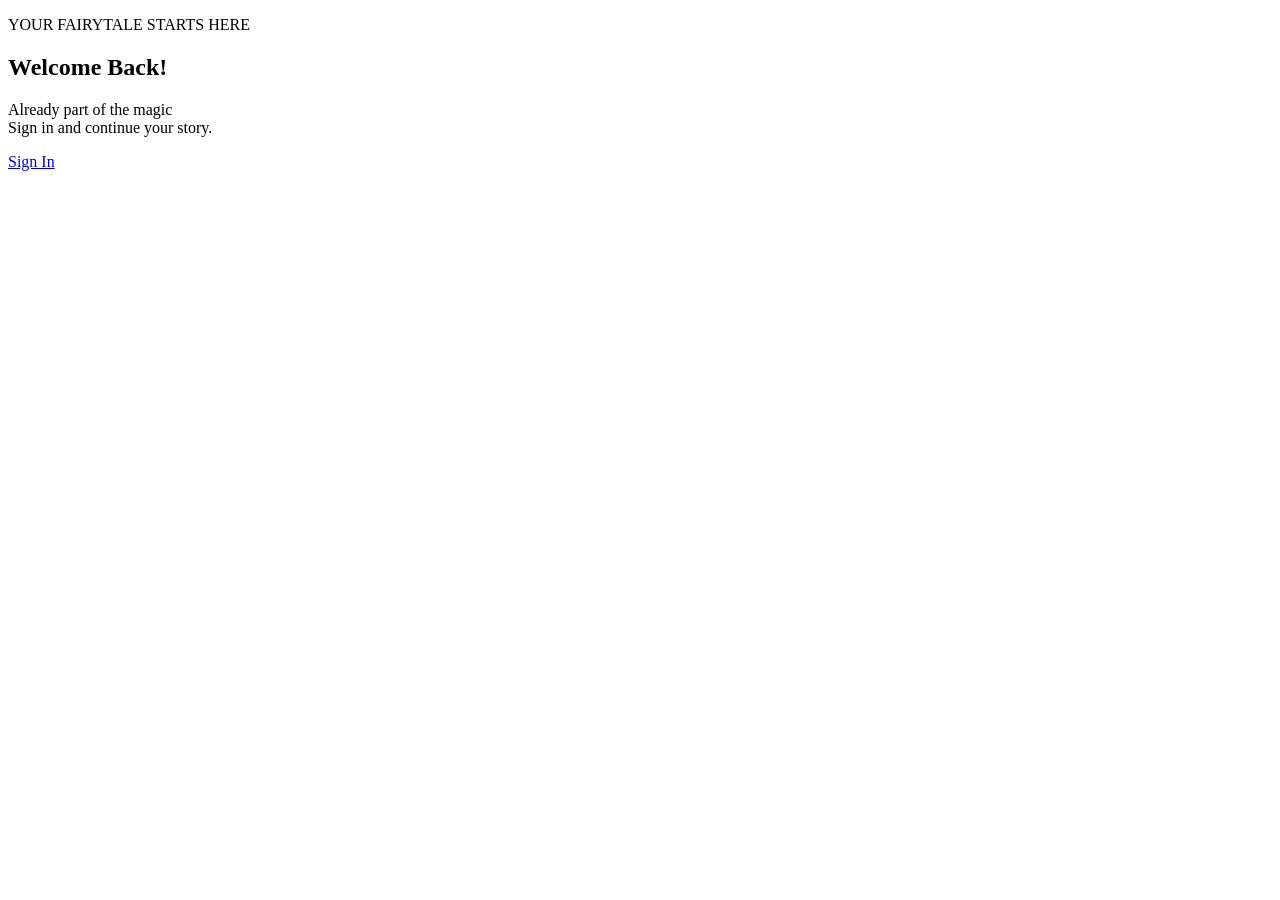
==== html/register.html @ 6de77d4b "Shtova strukturen fillestare te Sign Up, logon dhe fajllin JavaScript" ====
<!DOCTYPE html>
<html lang="en">
<head>
    <meta charset="UTF-8">
    <meta name="viewport" content="width=device-width, initial-scale=1.0">
    <title>Sign up | Disney Hotel</title>
    <link rel="stylesheet" href="../css/login.css">
    <script src="../js/login.js"></script>
</head>
<body>
    <main class="auth-page register-page">
        <aside class="welcome-panel">
            <p class="panel-label">YOUR FAIRYTALE STARTS HERE</p>
        <h2>Welcome Back!</h2>

        <p>Already part of the magic <br>
        Sign in and continue your story.</p>

        <a href="login.html" class="outline-button">Sign In</a>

        </aside>

        <section></section>
        
    </main>
</body>
</html>
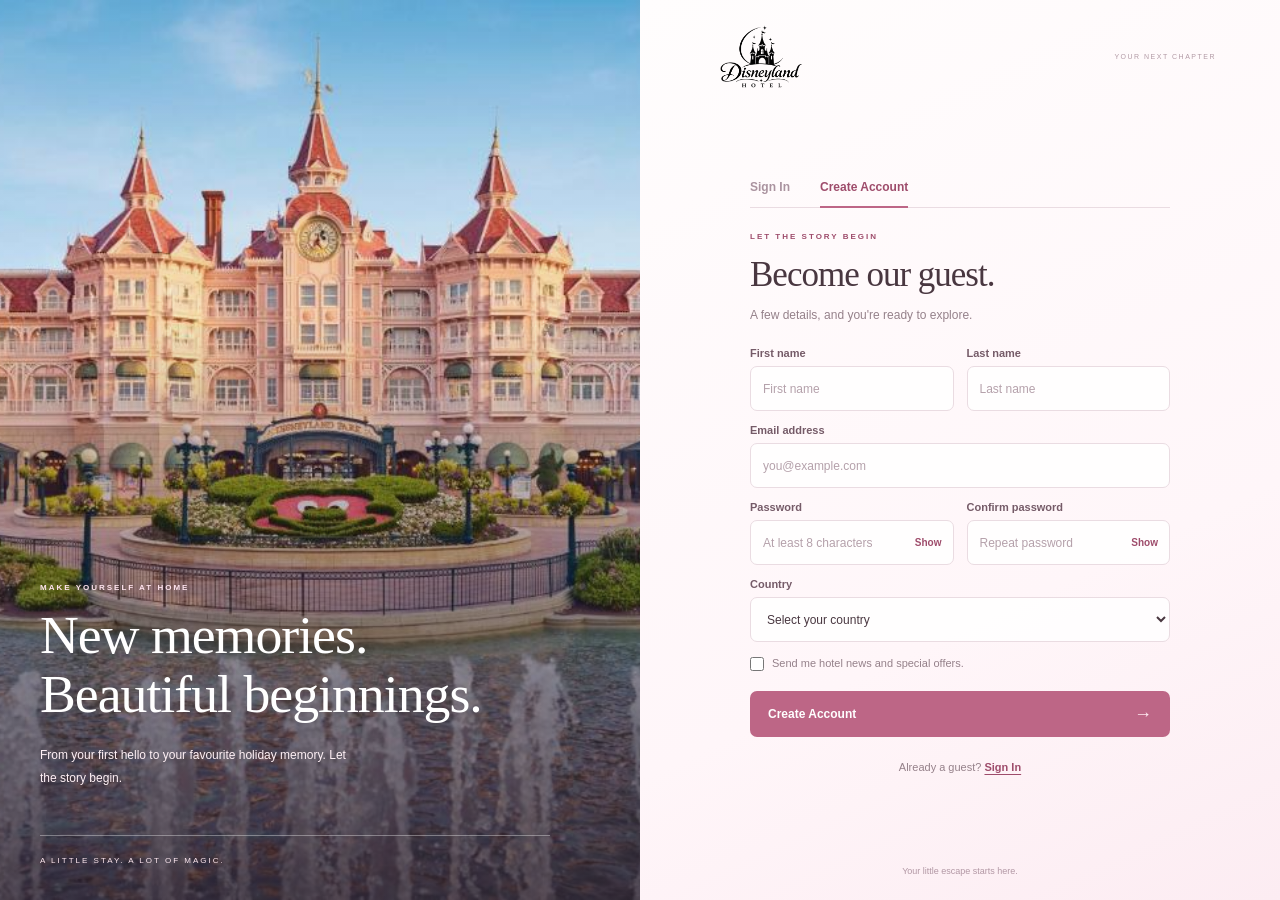
==== commit dba91c2c: "Perditesova dizajnin e Login dhe Register" ====
--- a/html/register.html
+++ b/html/register.html
@@ -1,27 +1,192 @@
 <!DOCTYPE html>
 <html lang="en">
 <head>
-    <meta charset="UTF-8">
-    <meta name="viewport" content="width=device-width, initial-scale=1.0">
-    <title>Sign up | Disney Hotel</title>
-    <link rel="stylesheet" href="../css/login.css">
-    <script src="../js/login.js"></script>
+  <meta charset="UTF-8">
+  <meta name="viewport" content="width=device-width, initial-scale=1.0">
+  <title>Create Account | Disney Hotel</title>
+
+  <link rel="stylesheet" href="../css/login.css">
+  <script src="../js/login.js" defer></script>
 </head>
 <body>
-    <main class="auth-page register-page">
-        <aside class="welcome-panel">
-            <p class="panel-label">YOUR FAIRYTALE STARTS HERE</p>
-        <h2>Welcome Back!</h2>
 
-        <p>Already part of the magic <br>
-        Sign in and continue your story.</p>
+  <main class="account-page">
 
-        <a href="login.html" class="outline-button">Sign In</a>
+    <aside class="hotel-panel" aria-label="Welcome to Disney Hotel">
+     
 
-        </aside>
+      <div class="hotel-story">
+        <p class="eyebrow">MAKE YOURSELF AT HOME</p>
 
-        <section></section>
-        
-    </main>
+        <h2>New memories.<br>Beautiful beginnings.</h2>
+
+        <p class="hotel-description">
+          From your first hello to your favourite
+          holiday memory. Let the story begin.
+        </p>
+      </div>
+
+      <p class="hotel-caption">A LITTLE STAY. A LOT OF MAGIC.</p>
+    </aside>
+
+    <section
+      class="account-panel register-panel"
+      aria-labelledby="register-title">
+
+      <header class="account-header">
+        <a href="login.html" class="logo">
+          <img src="../img/logo.png" alt="Disney Hotel">
+        </a>
+
+        <span class="header-detail">YOUR NEXT CHAPTER</span>
+      </header>
+
+      <div class="form-container">
+
+        <nav class="account-tabs" aria-label="Account">
+          <a href="login.html">Sign In</a>
+          <a href="register.html" aria-current="page">
+            Create Account
+          </a>
+        </nav>
+
+        <div class="form-heading">
+          <p class="eyebrow">LET THE STORY BEGIN</p>
+          <h1 id="register-title">Become our guest.</h1>
+          <p>A few details, and you're ready to explore.</p>
+        </div>
+
+        <form id="register-form">
+
+          <div class="form-row">
+            <div class="field">
+              <label for="first-name">First name</label>
+
+              <input
+                type="text"
+                id="first-name"
+                name="firstName"
+                placeholder="First name"
+                autocomplete="given-name"
+                required>
+            </div>
+
+            <div class="field">
+              <label for="last-name">Last name</label>
+
+              <input
+                type="text"
+                id="last-name"
+                name="lastName"
+                placeholder="Last name"
+                autocomplete="family-name"
+                required>
+            </div>
+          </div>
+
+          <div class="field">
+            <label for="email">Email address</label>
+
+            <input
+              type="email"
+              id="email"
+              name="email"
+              placeholder="you@example.com"
+              autocomplete="email"
+              required>
+          </div>
+
+          <div class="form-row">
+            <div class="field">
+              <label for="password">Password</label>
+
+              <div class="password-box">
+                <input
+                  type="password"
+                  id="password"
+                  name="password"
+                  placeholder="At least 8 characters"
+                  minlength="8"
+                  autocomplete="new-password"
+                  required>
+
+                <button
+                  type="button"
+                  class="password-button"
+                  data-target="password"
+                  aria-controls="password"
+                  aria-pressed="false">
+                  Show
+                </button>
+              </div>
+            </div>
+
+            <div class="field">
+              <label for="confirm-password">Confirm password</label>
+
+              <div class="password-box">
+                <input
+                  type="password"
+                  id="confirm-password"
+                  name="confirmPassword"
+                  placeholder="Repeat password"
+                  minlength="8"
+                  autocomplete="new-password"
+                  required>
+
+                <button
+                  type="button"
+                  class="password-button"
+                  data-target="confirm-password"
+                  aria-controls="confirm-password"
+                  aria-pressed="false">
+                  Show
+                </button>
+              </div>
+            </div>
+          </div>
+
+          <div class="field">
+            <label for="country">Country</label>
+
+            <select id="country" name="country" required>
+              <option value="">Select your country</option>
+              <option value="Kosovo">Kosovo</option>
+              <option value="Albania">Albania</option>
+              <option value="Germany">Germany</option>
+              <option value="France">France</option>
+              <option value="Other">Other</option>
+            </select>
+          </div>
+
+          <label class="checkbox-label">
+            <input type="checkbox" name="newsletter">
+            <span>Send me hotel news and special offers.</span>
+          </label>
+
+          <button type="submit" class="main-button">
+            Create Account
+            <span aria-hidden="true">→</span>
+          </button>
+
+          <p id="message" class="message" role="status"></p>
+
+        </form>
+
+        <p class="switch-page">
+          Already a guest?
+          <a href="login.html">Sign In</a>
+        </p>
+
+      </div>
+
+      <footer class="account-footer">
+        Your little escape starts here.
+      </footer>
+
+    </section>
+
+  </main>
+
 </body>
 </html>
--- a/css/login.css
+++ b/css/login.css
@@ -0,0 +1,562 @@
+:root {
+  --pink: #bd6686;
+  --pink-dark: #9e4c6b;
+  --background: #fff9fb;
+  --text: #493740;
+  --muted: #95818a;
+  --border: #eadce2;
+}
+
+* {
+  box-sizing: border-box;
+}
+
+body {
+  margin: 0;
+  font-family: Arial, sans-serif;
+  color: var(--text);
+  background: var(--background);
+}
+
+a {
+  color: inherit;
+  text-decoration: none;
+}
+
+button,
+input,
+select {
+  font: inherit;
+}
+
+button {
+  cursor: pointer;
+}
+
+a:focus-visible,
+button:focus-visible {
+  outline: 3px solid var(--pink);
+  outline-offset: 4px;
+}
+
+
+.account-page {
+  display: flex;
+  min-height: 100svh;
+}
+
+.hotel-panel {
+  position: relative;
+  flex: 0 0 50%;
+  min-width: 0;
+  padding: 40px 7% 35px 40px;
+
+  display: flex;
+  flex-direction: column;
+  justify-content: space-between;
+
+  color: white;
+  background-color: #b99ca7;
+
+  
+  background-image:
+    linear-gradient(
+      180deg,
+      rgba(25, 18, 24, 0.12) 0%,
+      rgba(25, 18, 24, 0.03) 35%,
+      rgba(35, 20, 29, 0.72) 100%
+    ),
+    url("../img/hotel.jpg");
+
+  background-size: cover;
+  background-position: center;
+  background-repeat: no-repeat;
+}
+
+
+.hotel-story {
+  margin-top: auto;
+  padding-top: 150px;
+  padding-bottom: 45px;
+}
+
+.eyebrow {
+  margin: 0 0 12px;
+  color: var(--pink-dark);
+  font-size: 8px;
+  font-weight: bold;
+  line-height: 1.7;
+  letter-spacing: 2px;
+}
+
+.hotel-story .eyebrow {
+  color: #ffe4ef;
+}
+
+.hotel-story h2 {
+  margin: 0 0 20px;
+  font-family: Georgia, serif;
+  font-size: clamp(38px, 4.2vw, 64px);
+  font-weight: normal;
+  line-height: 1.1;
+  letter-spacing: -1px;
+  text-shadow: 0 2px 20px rgba(0, 0, 0, 0.15);
+}
+
+.hotel-description {
+  max-width: 320px;
+  margin: 0;
+  color: #fff1f6;
+  font-size: 12px;
+  line-height: 1.9;
+}
+
+.hotel-caption {
+  margin: 0;
+  padding-top: 20px;
+  border-top: 1px solid rgba(255, 255, 255, 0.35);
+
+  color: #ffe9f1;
+  font-size: 8px;
+  letter-spacing: 2px;
+}
+
+.account-panel {
+  flex: 1;
+  min-width: 0;
+  padding: 24px 5%;
+
+  display: flex;
+  flex-direction: column;
+
+  background: linear-gradient(
+    155deg,
+    #fffdfd 0%,
+    #fff6f9 65%,
+    #fcecf2 100%
+  );
+}
+
+.account-header {
+  display: flex;
+  align-items: center;
+  justify-content: space-between;
+  gap: 20px;
+  margin-bottom: 20px;
+}
+
+.logo {
+  display: inline-flex;
+  align-items: center;
+}
+
+.logo img {
+  display: block;
+  width: 115px;
+  height: 65px;
+  object-fit: contain;
+}
+
+.header-detail {
+  color: #b29aa5;
+  font-size: 7px;
+  letter-spacing: 1.5px;
+}
+
+.form-container {
+  width: 100%;
+  max-width: 420px;
+  margin: auto;
+  padding: 12px 0 22px;
+}
+
+/* Sign In / Create Account */
+.account-tabs {
+  display: flex;
+  gap: 30px;
+  margin-bottom: 30px;
+  border-bottom: 1px solid var(--border);
+}
+
+.account-tabs a {
+  position: relative;
+  padding: 0 0 13px;
+
+  color: #aa939f;
+  font-size: 12px;
+  font-weight: bold;
+}
+
+.account-tabs a:hover,
+.account-tabs a[aria-current="page"] {
+  color: var(--pink-dark);
+}
+
+.account-tabs a[aria-current="page"]::after {
+  content: "";
+  position: absolute;
+  bottom: -1px;
+  left: 0;
+  right: 0;
+  height: 2px;
+  background: var(--pink);
+}
+
+/* Titulli */
+.form-heading {
+  margin-bottom: 27px;
+}
+
+.form-heading h1 {
+  margin: 0 0 10px;
+  font-family: Georgia, serif;
+  font-size: 40px;
+  font-weight: normal;
+  line-height: 1.15;
+  letter-spacing: -1px;
+}
+
+.form-heading > p:last-child {
+  margin: 0;
+  color: var(--muted);
+  font-size: 12px;
+  line-height: 1.8;
+}
+
+/* Fushat */
+.form-row {
+  display: flex;
+  gap: 13px;
+}
+
+.field {
+  flex: 1;
+  min-width: 0;
+  margin-bottom: 17px;
+}
+
+.field > label {
+  display: block;
+  margin-bottom: 7px;
+  color: #755b68;
+  font-size: 11px;
+  font-weight: bold;
+}
+
+.field input,
+.field select {
+  display: block;
+  width: 100%;
+  min-width: 0;
+  height: 45px;
+  padding: 11px 12px;
+
+  border: 1px solid var(--border);
+  border-radius: 7px;
+  outline: none;
+
+  background: rgba(255, 255, 255, 0.85);
+  color: var(--text);
+  font-size: 12px;
+
+  transition:
+    border-color 0.2s ease,
+    box-shadow 0.2s ease;
+}
+
+.field input::placeholder {
+  color: #b5a1ab;
+}
+
+.field input:focus,
+.field select:focus {
+  border-color: var(--pink);
+  box-shadow: 0 0 0 3px rgba(189, 102, 134, 0.1);
+}
+
+/* Show / Hide */
+.password-box {
+  position: relative;
+}
+
+.password-box input {
+  padding-right: 55px;
+}
+
+.password-button {
+  position: absolute;
+  top: 1px;
+  right: 2px;
+  bottom: 1px;
+
+  padding: 0 10px;
+  border: none;
+  border-radius: 5px;
+
+  background: transparent;
+  color: var(--pink-dark);
+  font-size: 10px;
+  font-weight: bold;
+}
+
+.password-button:hover {
+  background: #fff0f5;
+}
+
+/* Checkbox */
+.checkbox-label {
+  display: flex;
+  align-items: flex-start;
+  gap: 8px;
+
+  margin: 1px 0 18px;
+  color: var(--muted);
+  font-size: 11px;
+  line-height: 1.6;
+}
+
+.checkbox-label input {
+  flex-shrink: 0;
+  width: 14px;
+  height: 14px;
+  margin: 2px 0 0;
+  accent-color: var(--pink);
+}
+
+/* Butoni pa levizje */
+.main-button {
+  display: flex;
+  align-items: center;
+  justify-content: space-between;
+  gap: 15px;
+
+  width: 100%;
+  min-height: 46px;
+  padding: 13px 18px;
+
+  border: none;
+  border-radius: 7px;
+
+  background: var(--pink);
+  color: white;
+  font-size: 12px;
+  font-weight: bold;
+
+  transition: background-color 0.2s ease;
+}
+
+.main-button:hover {
+  background: var(--pink-dark);
+}
+
+.main-button span {
+  color: #ffeaf2;
+  font-size: 18px;
+  line-height: 1;
+}
+
+/* Mesazhet dhe linket */
+.message {
+  margin: 12px 0 0;
+  color: #397558;
+  font-size: 12px;
+  line-height: 1.6;
+}
+
+.message:empty {
+  display: none;
+}
+
+.message.error {
+  color: #ac3154;
+}
+
+.switch-page {
+  margin: 21px 0 0;
+  color: var(--muted);
+  text-align: center;
+  font-size: 11px;
+  line-height: 1.8;
+}
+
+.switch-page a {
+  color: var(--pink-dark);
+  font-weight: bold;
+  text-decoration: underline;
+  text-underline-offset: 3px;
+}
+
+/* Fundi i panelit */
+.account-footer {
+  display: flex;
+  align-items: center;
+  justify-content: center;
+  gap: 8px;
+
+  margin-top: 14px;
+  color: #b297a4;
+  font-size: 9px;
+}
+
+.account-footer span {
+  color: var(--pink);
+  font-size: 14px;
+}
+
+/* Register me kompakt */
+.register-panel .account-header {
+  margin-bottom: 12px;
+}
+
+.register-panel .account-tabs {
+  margin-bottom: 22px;
+}
+
+.register-panel .form-heading {
+  margin-bottom: 20px;
+}
+
+.register-panel .form-heading h1 {
+  font-size: 35px;
+}
+
+.register-panel .field {
+  margin-bottom: 13px;
+}
+
+.register-panel .form-container {
+  padding-bottom: 8px;
+}
+
+
+/* Pamja per laptop */
+@media (min-width: 761px) and (max-height: 760px) {
+  .account-panel {
+    padding-top: 16px;
+    padding-bottom: 16px;
+  }
+
+  .register-panel .logo img {
+    width: 95px;
+    height: 48px;
+  }
+
+  .register-panel .account-header {
+    margin-bottom: 8px;
+  }
+
+  .register-panel .account-tabs {
+    margin-bottom: 17px;
+  }
+
+  .register-panel .form-heading {
+    margin-bottom: 16px;
+  }
+
+  .register-panel .form-heading h1 {
+    font-size: 31px;
+  }
+}
+
+/* Pamja per tablet */
+
+@media (max-width: 1050px) {
+  .hotel-panel {
+    flex-basis: 43%;
+    padding: 30px;
+  }
+
+  .hotel-story h2 {
+    font-size: 43px;
+  }
+
+  .account-panel {
+    padding-left: 4%;
+    padding-right: 4%;
+  }
+
+  .header-detail {
+    display: none;
+  }
+}
+
+/* Pamja per telefon */
+
+@media (max-width: 760px) {
+  .account-page {
+    flex-direction: column;
+  }
+
+  /* Fotoja vendoset lart formes */
+  .hotel-panel {
+    flex: auto;
+    min-height: 220px;
+    padding: 22px 7%;
+    background-position: center 45%;
+  }
+
+ 
+
+  .hotel-story {
+    padding-top: 45px;
+    padding-bottom: 0;
+  }
+
+  .hotel-story .eyebrow,
+  .hotel-description,
+  .hotel-caption {
+    display: none;
+  }
+
+  .hotel-story h2 {
+    margin: 0;
+    font-size: 31px;
+  }
+
+  .hotel-story h2 br {
+    display: none;
+  }
+
+  .account-panel {
+    padding: 24px 7%;
+  }
+
+  .account-header {
+    margin-bottom: 20px;
+  }
+
+  .logo img {
+    width: 105px;
+    height: 55px;
+  }
+
+  .form-container {
+    max-width: 460px;
+    padding-top: 5px;
+  }
+
+  .form-heading h1 {
+    font-size: 35px;
+  }
+}
+
+@media (max-width: 420px) {
+  .form-row {
+    flex-direction: column;
+    gap: 0;
+  }
+
+  .register-panel .form-heading h1 {
+    font-size: 31px;
+  }
+
+  .account-tabs {
+    gap: 25px;
+  }
+}
+
+@media (prefers-reduced-motion: reduce) {
+  * {
+    transition: none !important;
+  }
+}
